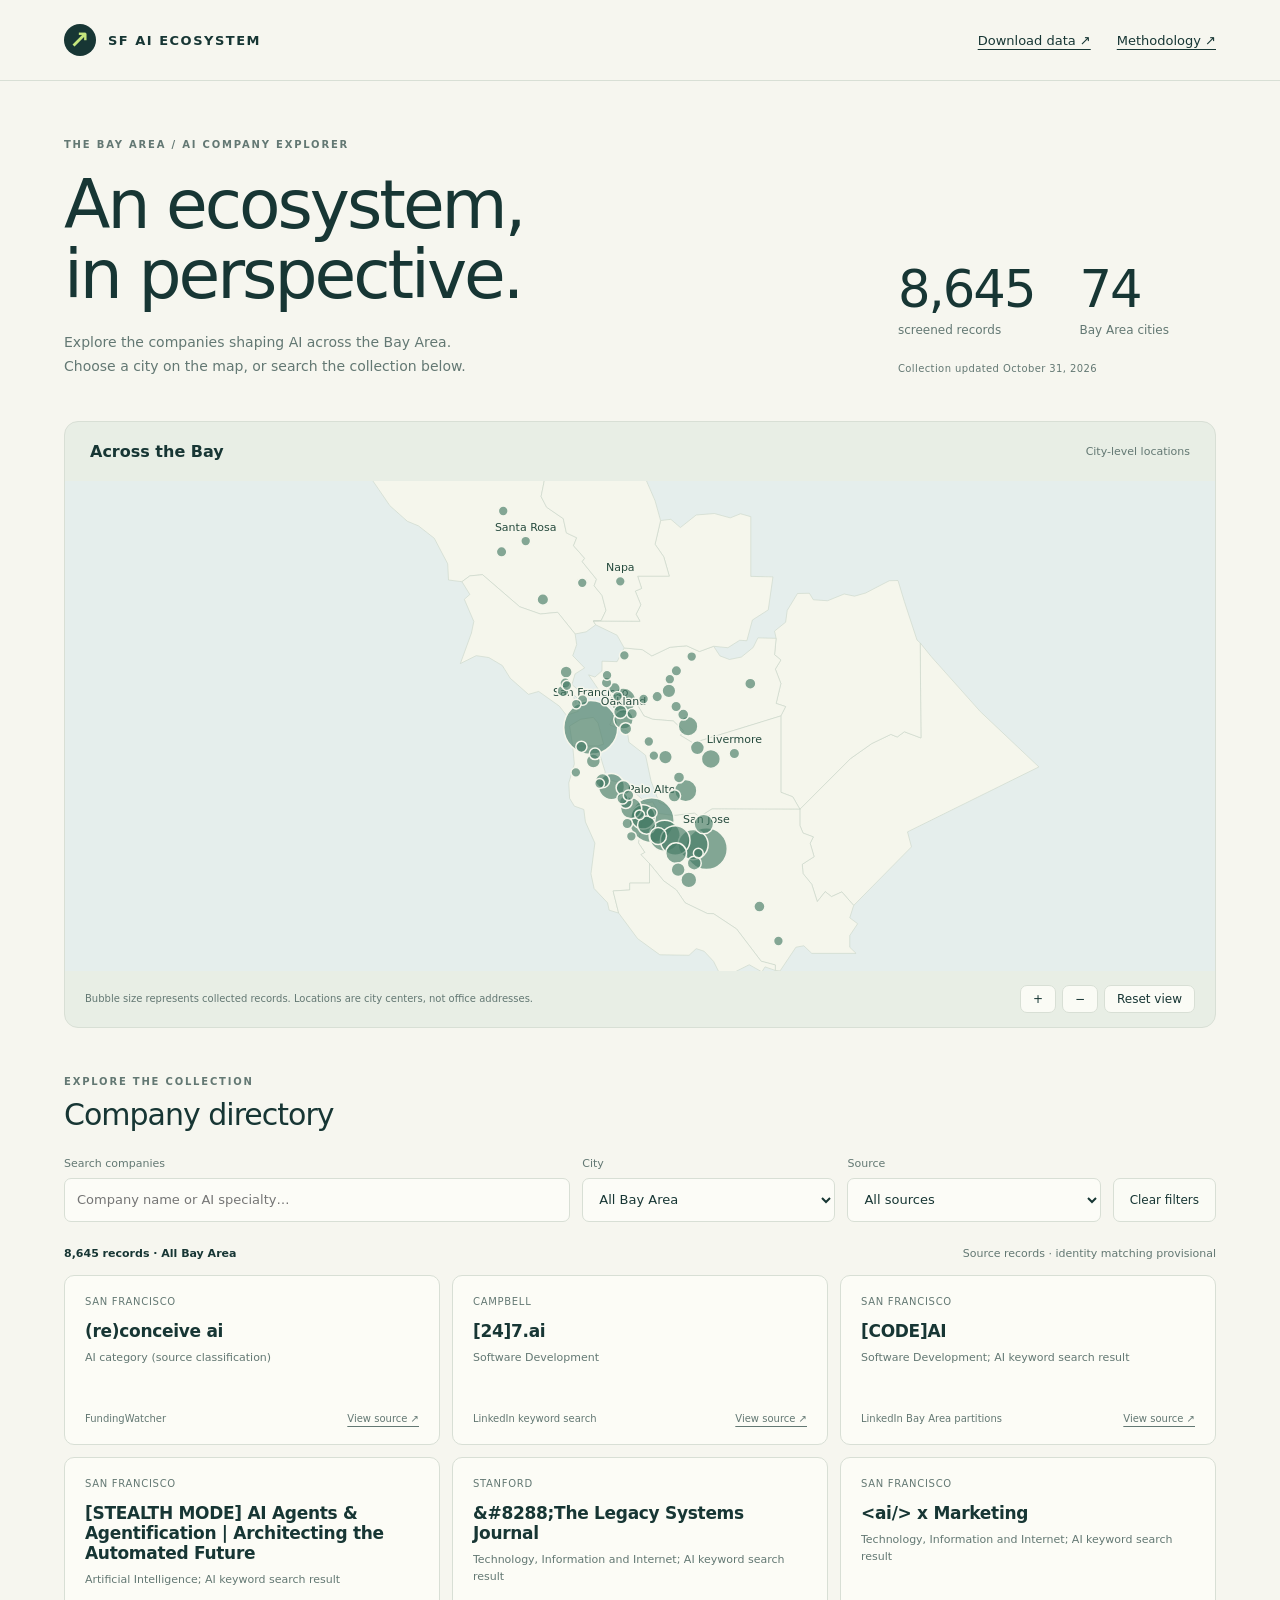
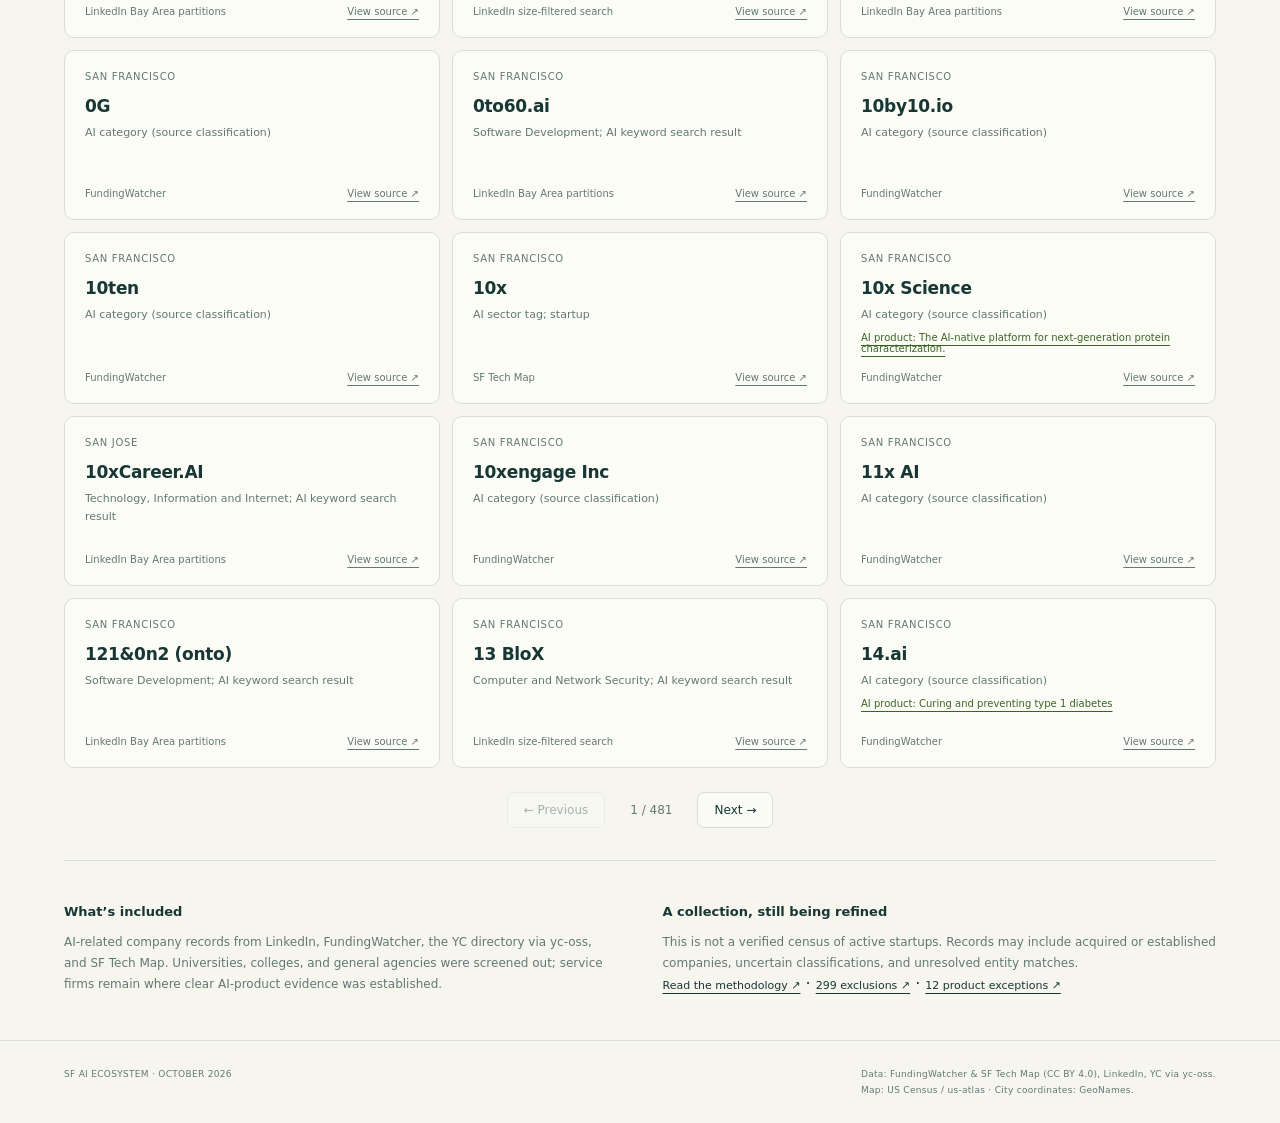
==== index.template.html @ abf7ced8 "feat: bundle standalone responsive HTML" ====
<!doctype html>
<html lang="en">
<head>
  <meta charset="utf-8">
  <meta name="viewport" content="width=device-width, initial-scale=1">
  <meta name="description" content="Explore 8,645 screened AI company records across 74 Bay Area cities, with source links and downloadable data.">
  <title>SF AI Ecosystem — Bay Area Explorer</title>
  <link rel="stylesheet" href="styles.css">
  <script src="app.js" defer></script>
</head>
<body>
  <header class="masthead"><a class="brand" href="./"><span class="brand-icon">↗</span> SF AI ECOSYSTEM</a><nav aria-label="Resources"><a href="data/companies.csv" download>Download data ↗</a><a href="data/methodology.md">Methodology ↗</a></nav></header>
  <main>
    <div class="intro"><div><div class="eyebrow">THE BAY AREA / AI COMPANY EXPLORER</div><h1>An ecosystem,<br>in perspective.</h1><p>Explore the companies shaping AI across the Bay Area.<br>Choose a city on the map, or search the collection below.</p></div><div class="stats"><div><strong>8,645</strong><span>screened records</span></div><div><strong>74</strong><span>Bay Area cities</span></div><small>Collection updated October 31, 2026</small></div></div>
    <section class="map-panel" aria-labelledby="map-heading"><div class="panel-heading"><h2 id="map-heading">Across the Bay</h2><span>City-level locations</span></div><div id="map" class="map"><p class="loading">Loading map…</p></div><div class="map-footer"><span>Bubble size represents collected records. Locations are city centers, not office addresses.</span><div class="zoom-controls"><button id="zoom-in" aria-label="Zoom in">+</button><button id="zoom-out" aria-label="Zoom out">−</button><button id="reset">Reset view</button></div></div></section>
    <section class="directory" aria-labelledby="directory-heading"><div class="directory-heading"><div class="eyebrow">EXPLORE THE COLLECTION</div><h2 id="directory-heading">Company directory</h2></div><div class="filters"><label class="search-label">Search companies<input id="search" type="search" placeholder="Company name or AI specialty…"></label><label>City<select id="city"><option value="">All Bay Area</option></select></label><label>Source<select id="source"><option value="">All sources</option></select></label><button id="clear">Clear filters</button></div><div class="results-meta"><span id="result-count" role="status" aria-live="polite">Loading records…</span><span>Source records · identity matching provisional</span></div><div id="companies" class="company-grid"></div><div class="pagination"><button id="previous">← Previous</button><span id="page" aria-live="polite"></span><button id="next">Next →</button></div></section>
    <aside class="scope"><div><h3>What’s included</h3><p>AI-related company records from LinkedIn, FundingWatcher, the YC directory via yc-oss, and SF Tech Map. Universities, colleges, and general agencies were screened out; service firms remain where clear AI-product evidence was established.</p></div><div><h3>A collection, still being refined</h3><p>This is not a verified census of active startups. Records may include acquired or established companies, uncertain classifications, and unresolved entity matches.</p><a href="data/methodology.md">Read the methodology ↗</a> · <a href="data/excluded-records.csv" download>299 exclusions ↗</a> · <a href="data/product-exceptions.csv" download>12 product exceptions ↗</a></div></aside>
  </main>
  <footer><span>SF AI ECOSYSTEM · OCTOBER 2026</span><span>Data: FundingWatcher & SF Tech Map (CC BY 4.0), LinkedIn, YC via yc-oss.<br>Map: US Census / us-atlas · City coordinates: GeoNames.</span></footer>
</body>
</html>
---- styles.css ----
:root{font-family:Inter,ui-sans-serif,system-ui,-apple-system,BlinkMacSystemFont,"Segoe UI",sans-serif;color:#173634;background:#f6f6ef;font-synthesis:none;--ink:#173634;--muted:#637873;--line:#d8dfd5;--accent:#c5e67d}*{box-sizing:border-box}body{margin:0}a{color:inherit;text-underline-offset:4px}button,input,select{font:inherit}button,a,input,select{-webkit-tap-highlight-color:transparent}button{cursor:pointer}button:disabled{opacity:.35;cursor:default}:focus-visible{outline:3px solid #668e27;outline-offset:3px}.masthead{display:flex;justify-content:space-between;align-items:center;gap:20px;padding:24px 5vw;border-bottom:1px solid var(--line)}.brand{font-size:13px;font-weight:750;letter-spacing:1.5px;text-decoration:none;display:flex;align-items:center;gap:12px}.brand-icon{width:32px;height:32px;border-radius:50%;background:var(--ink);color:var(--accent);display:grid;place-items:center;font-size:24px}nav{display:flex;gap:26px;font-size:13px}main{max-width:1480px;margin:auto;padding:0 5vw}.intro{display:flex;justify-content:space-between;align-items:flex-end;gap:30px;padding:58px 0 42px}.eyebrow{font-size:10px;letter-spacing:1.8px;font-weight:700;color:var(--muted)}h1{font-size:clamp(40px,5.3vw,76px);font-weight:500;letter-spacing:-3px;line-height:1.03;margin:20px 0}p{font-size:14px;line-height:1.75;color:var(--muted);margin:0}.stats{display:grid;grid-template-columns:1fr 1fr;gap:25px 45px;padding-bottom:5px}.stats strong{font-size:clamp(32px,4vw,54px);font-weight:500;letter-spacing:-2px;display:block}.stats span{font-size:12px;color:var(--muted)}.stats small{grid-column:1/-1;font-size:10px;letter-spacing:.4px;color:var(--muted)}.map-panel{background:#e8eee5;border:1px solid var(--line);border-radius:14px;overflow:hidden}.panel-heading{display:flex;justify-content:space-between;align-items:center;padding:20px 25px;position:relative;z-index:1}.panel-heading h2{font-size:16px;font-weight:550;margin:0}.panel-heading span{font-size:11px;color:var(--muted)}.map{height:490px;position:relative;overflow:hidden;touch-action:none;background:#e5eeec}.map svg{width:100%;height:100%;display:block;cursor:grab}.map svg:active{cursor:grabbing}.county{fill:#f5f6ec;stroke:#c9d5c8;stroke-width:.6}.dot{fill:#457b66;fill-opacity:.65;stroke:#f5f6ec;stroke-width:1.5;cursor:pointer}.dot:hover,.dot.selected{fill:#244e3b;fill-opacity:1;stroke:#c5e67d;stroke-width:3}.map text{fill:#254a3d;font-size:11px;paint-order:stroke;stroke:#f5f6ec;stroke-width:3;stroke-linejoin:round;pointer-events:none}.map-footer{padding:14px 20px;display:flex;justify-content:space-between;align-items:center;gap:20px;font-size:10px;color:var(--muted)}.zoom-controls{display:flex;gap:6px;flex-shrink:0}button{border:1px solid var(--line);background:#fafbf5;color:var(--ink);padding:10px 16px;border-radius:7px;font-size:12px}button:hover:enabled{background:#e1ebd2}.zoom-controls button{padding:6px 12px}.directory{padding:48px 0 32px}.directory h2{font-weight:500;font-size:30px;letter-spacing:-1px;margin:10px 0 25px}.filters{display:flex;gap:12px;align-items:flex-end}.filters label{display:flex;flex-direction:column;gap:8px;font-size:11px;color:var(--muted);flex:1}.filters .search-label{flex:2}input,select{border:1px solid var(--line);border-radius:7px;padding:12px;background:#fcfcf7;color:var(--ink);min-width:0;font-size:13px;height:44px}.filters button{height:44px}.results-meta{display:flex;justify-content:space-between;gap:16px;margin:25px 0 15px;font-size:11px;color:var(--muted)}#result-count{color:var(--ink);font-weight:600}.company-grid{display:grid;grid-template-columns:repeat(3,minmax(0,1fr));gap:12px}.company{border:1px solid var(--line);border-radius:10px;padding:20px;background:#fcfcf6;display:flex;flex-direction:column;min-height:170px}.company h3{font-size:17px;font-weight:550;letter-spacing:-.3px;margin:14px 0 8px;overflow-wrap:anywhere}.company h3 a{text-decoration:none}.company h3 a:hover{text-decoration:underline}.company .city{font-size:10px;letter-spacing:.7px;text-transform:uppercase;color:var(--muted)}.company p{font-size:11px;line-height:1.6;display:-webkit-box;-webkit-line-clamp:2;-webkit-box-orient:vertical;overflow:hidden}.company .source{margin-top:auto;padding-top:18px;font-size:10px;color:var(--muted);display:flex;justify-content:space-between;gap:10px}.product{color:#396523;font-size:10px;margin-top:8px}.pagination{display:flex;justify-content:center;align-items:center;gap:25px;padding-top:24px;font-size:12px;color:var(--muted)}.scope{display:grid;grid-template-columns:1fr 1fr;gap:45px;padding:30px 0 45px;border-top:1px solid var(--line)}.scope h3{font-size:13px;font-weight:600}.scope p{font-size:12px}.scope a{font-size:11px}footer{padding:25px 5vw;border-top:1px solid var(--line);display:flex;justify-content:space-between;gap:25px;font-size:9px;line-height:1.8;letter-spacing:.3px;color:var(--muted)}.loading{padding:50px}.empty{grid-column:1/-1;padding:50px;text-align:center;color:var(--muted)}@media(min-width:1500px){.masthead,footer{padding-left:max(5vw,calc((100vw - 1332px)/2));padding-right:max(5vw,calc((100vw - 1332px)/2))}}@media(max-width:700px){.masthead{padding:18px 5vw}nav{gap:12px;font-size:10px}.brand{font-size:10px;letter-spacing:.8px}.brand-icon{width:26px;height:26px}.intro{padding:35px 0 30px;display:block}h1{letter-spacing:-2px}.stats{margin-top:25px;gap:10px 30px;grid-template-columns:auto auto 1fr}.stats small{grid-column:1/-1}.stats strong{font-size:36px}.map{height:400px}.map-footer{align-items:flex-start}.filters{flex-wrap:wrap}.filters .search-label{flex-basis:100%}.filters label{min-width:120px}.results-meta{flex-direction:column;gap:6px}.company-grid{grid-template-columns:repeat(2,minmax(0,1fr))}.company{padding:15px}.scope{grid-template-columns:1fr;gap:10px}footer{flex-direction:column}.directory{padding-top:35px}}@media(max-width:430px){.company-grid{grid-template-columns:1fr}nav a:first-child{display:none}}
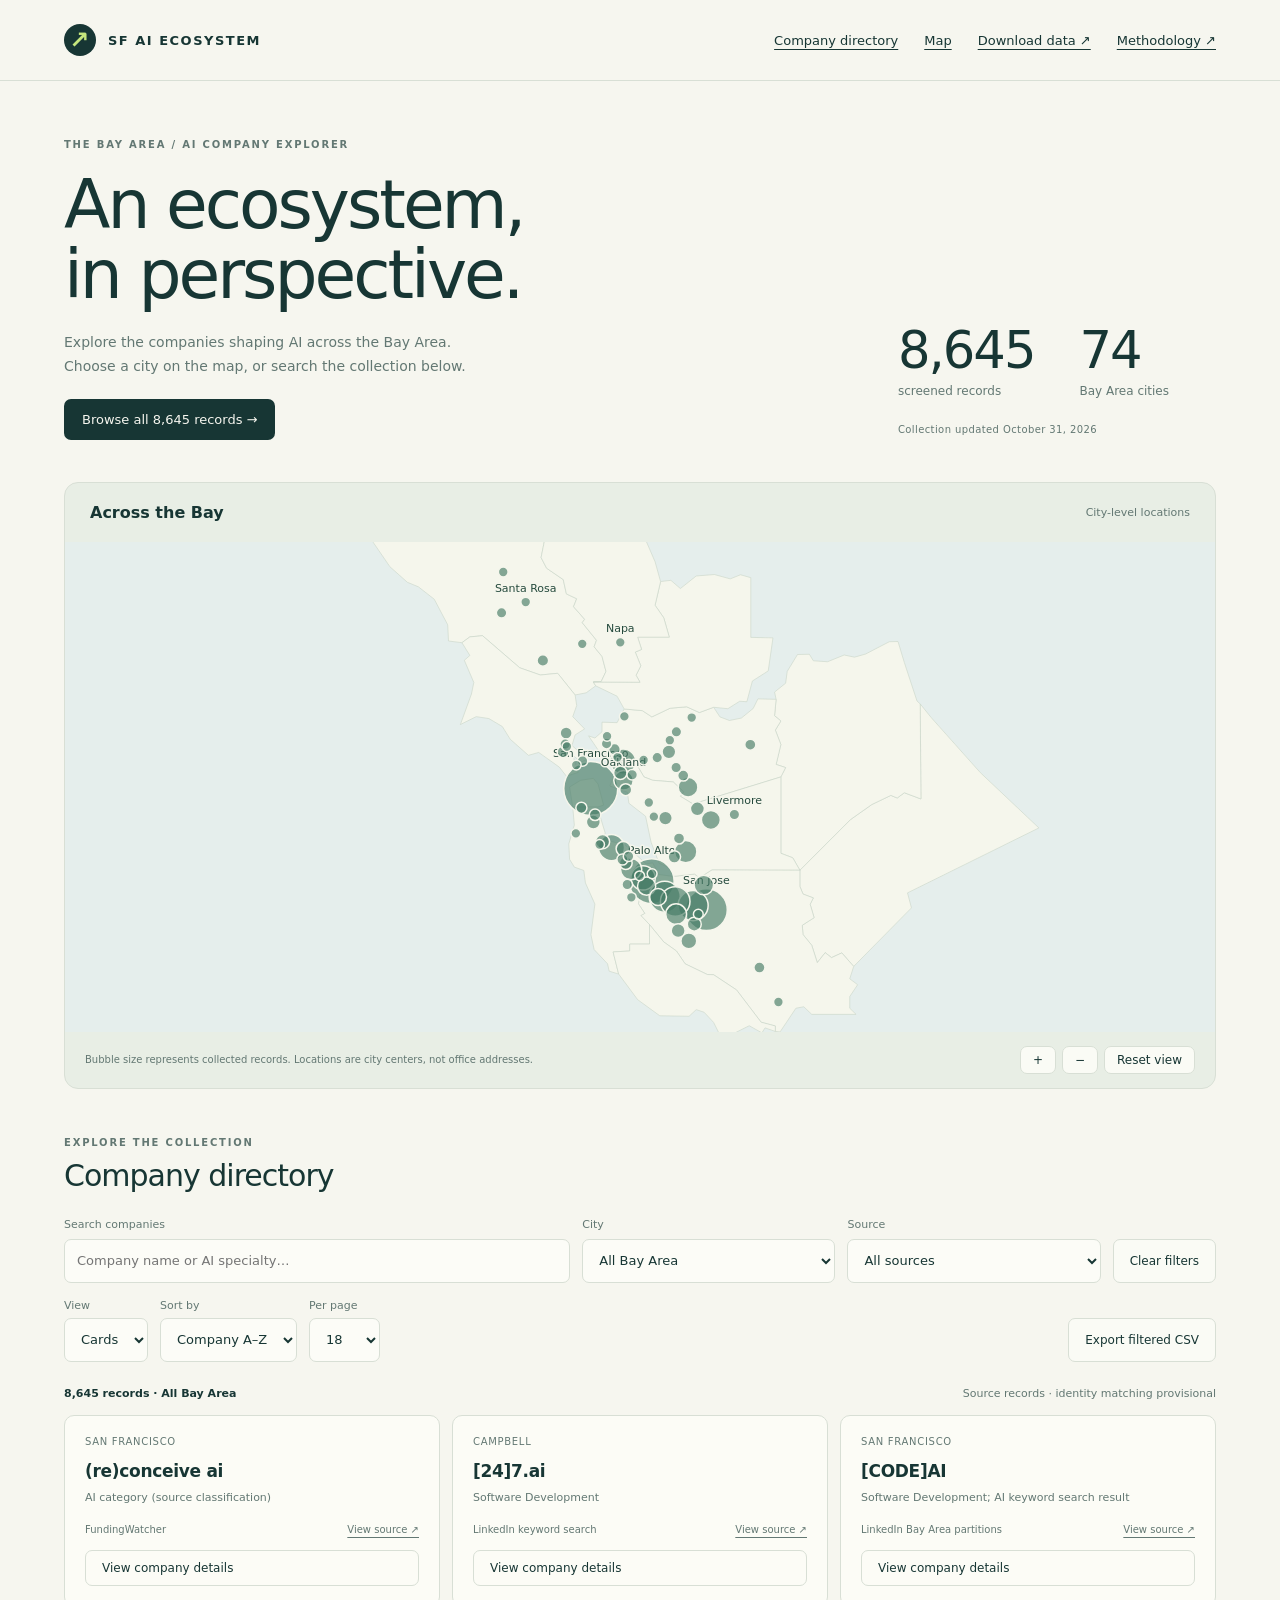
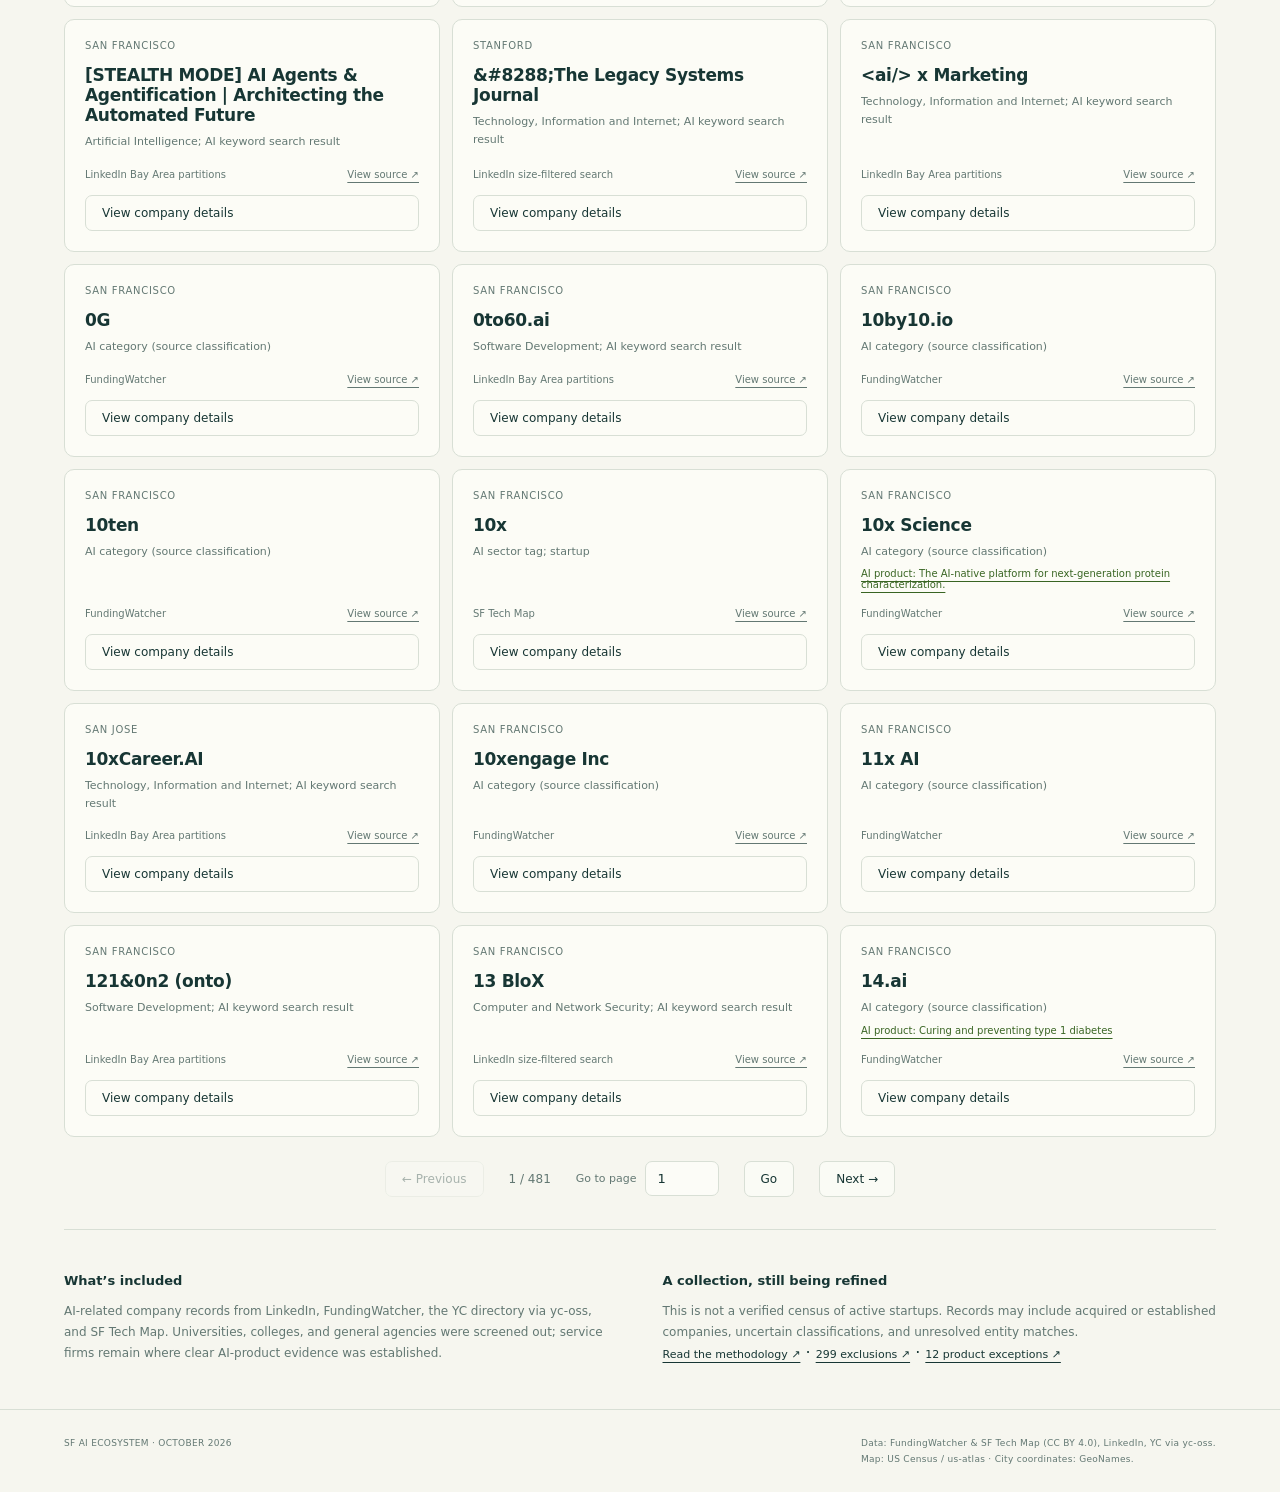
==== commit e2240473: "feat: expand company directory browsing" ====
--- a/index.template.html
+++ b/index.template.html
@@ -9,13 +9,14 @@
   <script src="app.js" defer></script>
 </head>
 <body>
-  <header class="masthead"><a class="brand" href="./"><span class="brand-icon">↗</span> SF AI ECOSYSTEM</a><nav aria-label="Resources"><a href="data/companies.csv" download>Download data ↗</a><a href="data/methodology.md">Methodology ↗</a></nav></header>
+  <header class="masthead"><a class="brand" href="./"><span class="brand-icon">↗</span> SF AI ECOSYSTEM</a><nav aria-label="Resources"><a href="#directory">Company directory</a><a href="#map-section">Map</a><a href="data/companies.csv" download>Download data ↗</a><a href="data/methodology.md">Methodology ↗</a></nav></header>
   <main>
-    <div class="intro"><div><div class="eyebrow">THE BAY AREA / AI COMPANY EXPLORER</div><h1>An ecosystem,<br>in perspective.</h1><p>Explore the companies shaping AI across the Bay Area.<br>Choose a city on the map, or search the collection below.</p></div><div class="stats"><div><strong>8,645</strong><span>screened records</span></div><div><strong>74</strong><span>Bay Area cities</span></div><small>Collection updated October 31, 2026</small></div></div>
-    <section class="map-panel" aria-labelledby="map-heading"><div class="panel-heading"><h2 id="map-heading">Across the Bay</h2><span>City-level locations</span></div><div id="map" class="map"><p class="loading">Loading map…</p></div><div class="map-footer"><span>Bubble size represents collected records. Locations are city centers, not office addresses.</span><div class="zoom-controls"><button id="zoom-in" aria-label="Zoom in">+</button><button id="zoom-out" aria-label="Zoom out">−</button><button id="reset">Reset view</button></div></div></section>
-    <section class="directory" aria-labelledby="directory-heading"><div class="directory-heading"><div class="eyebrow">EXPLORE THE COLLECTION</div><h2 id="directory-heading">Company directory</h2></div><div class="filters"><label class="search-label">Search companies<input id="search" type="search" placeholder="Company name or AI specialty…"></label><label>City<select id="city"><option value="">All Bay Area</option></select></label><label>Source<select id="source"><option value="">All sources</option></select></label><button id="clear">Clear filters</button></div><div class="results-meta"><span id="result-count" role="status" aria-live="polite">Loading records…</span><span>Source records · identity matching provisional</span></div><div id="companies" class="company-grid"></div><div class="pagination"><button id="previous">← Previous</button><span id="page" aria-live="polite"></span><button id="next">Next →</button></div></section>
+    <div class="intro"><div><div class="eyebrow">THE BAY AREA / AI COMPANY EXPLORER</div><h1>An ecosystem,<br>in perspective.</h1><p>Explore the companies shaping AI across the Bay Area.<br>Choose a city on the map, or search the collection below.</p><a class="browse-button" href="#directory">Browse all 8,645 records →</a></div><div class="stats"><div><strong>8,645</strong><span>screened records</span></div><div><strong>74</strong><span>Bay Area cities</span></div><small>Collection updated October 31, 2026</small></div></div>
+    <section id="map-section" class="map-panel" aria-labelledby="map-heading"><div class="panel-heading"><h2 id="map-heading">Across the Bay</h2><span>City-level locations</span></div><div id="map" class="map"><p class="loading">Loading map…</p></div><div class="map-footer"><span>Bubble size represents collected records. Locations are city centers, not office addresses.</span><div class="zoom-controls"><button id="zoom-in" aria-label="Zoom in">+</button><button id="zoom-out" aria-label="Zoom out">−</button><button id="reset">Reset view</button></div></div></section>
+    <section id="directory" class="directory" aria-labelledby="directory-heading"><div class="directory-heading"><div class="eyebrow">EXPLORE THE COLLECTION</div><h2 id="directory-heading">Company directory</h2></div><div class="filters"><label class="search-label">Search companies<input id="search" type="search" placeholder="Company name or AI specialty…"></label><label>City<select id="city"><option value="">All Bay Area</option></select></label><label>Source<select id="source"><option value="">All sources</option></select></label><button id="clear">Clear filters</button></div><div class="directory-tools"><label>View<select id="view"><option value="cards">Cards</option><option value="table">Table</option></select></label><label>Sort by<select id="sort"><option value="name">Company A–Z</option><option value="name-desc">Company Z–A</option><option value="city">City</option><option value="source">Source</option></select></label><label>Per page<select id="page-size"><option value="18">18</option><option value="50">50</option><option value="100">100</option></select></label><button id="export">Export filtered CSV</button></div><div class="results-meta"><span id="result-count" role="status" aria-live="polite">Loading records…</span><span>Source records · identity matching provisional</span></div><div id="companies" class="company-grid"></div><div class="pagination"><button id="previous">← Previous</button><span id="page" aria-live="polite"></span><label class="page-jump">Go to page<input id="page-number" type="number" min="1" value="1" aria-label="Go to page"></label><button id="go-page">Go</button><button id="next">Next →</button></div></section>
     <aside class="scope"><div><h3>What’s included</h3><p>AI-related company records from LinkedIn, FundingWatcher, the YC directory via yc-oss, and SF Tech Map. Universities, colleges, and general agencies were screened out; service firms remain where clear AI-product evidence was established.</p></div><div><h3>A collection, still being refined</h3><p>This is not a verified census of active startups. Records may include acquired or established companies, uncertain classifications, and unresolved entity matches.</p><a href="data/methodology.md">Read the methodology ↗</a> · <a href="data/excluded-records.csv" download>299 exclusions ↗</a> · <a href="data/product-exceptions.csv" download>12 product exceptions ↗</a></div></aside>
   </main>
+  <dialog id="company-detail" aria-labelledby="detail-title"><div class="detail-header"><h2 id="detail-title"></h2><button id="close-detail" aria-label="Close company details">Close ×</button></div><dl id="detail-fields"></dl></dialog>
   <footer><span>SF AI ECOSYSTEM · OCTOBER 2026</span><span>Data: FundingWatcher & SF Tech Map (CC BY 4.0), LinkedIn, YC via yc-oss.<br>Map: US Census / us-atlas · City coordinates: GeoNames.</span></footer>
 </body>
 </html>
--- a/styles.css
+++ b/styles.css
@@ -1 +1,3 @@
 :root{font-family:Inter,ui-sans-serif,system-ui,-apple-system,BlinkMacSystemFont,"Segoe UI",sans-serif;color:#173634;background:#f6f6ef;font-synthesis:none;--ink:#173634;--muted:#637873;--line:#d8dfd5;--accent:#c5e67d}*{box-sizing:border-box}body{margin:0}a{color:inherit;text-underline-offset:4px}button,input,select{font:inherit}button,a,input,select{-webkit-tap-highlight-color:transparent}button{cursor:pointer}button:disabled{opacity:.35;cursor:default}:focus-visible{outline:3px solid #668e27;outline-offset:3px}.masthead{display:flex;justify-content:space-between;align-items:center;gap:20px;padding:24px 5vw;border-bottom:1px solid var(--line)}.brand{font-size:13px;font-weight:750;letter-spacing:1.5px;text-decoration:none;display:flex;align-items:center;gap:12px}.brand-icon{width:32px;height:32px;border-radius:50%;background:var(--ink);color:var(--accent);display:grid;place-items:center;font-size:24px}nav{display:flex;gap:26px;font-size:13px}main{max-width:1480px;margin:auto;padding:0 5vw}.intro{display:flex;justify-content:space-between;align-items:flex-end;gap:30px;padding:58px 0 42px}.eyebrow{font-size:10px;letter-spacing:1.8px;font-weight:700;color:var(--muted)}h1{font-size:clamp(40px,5.3vw,76px);font-weight:500;letter-spacing:-3px;line-height:1.03;margin:20px 0}p{font-size:14px;line-height:1.75;color:var(--muted);margin:0}.stats{display:grid;grid-template-columns:1fr 1fr;gap:25px 45px;padding-bottom:5px}.stats strong{font-size:clamp(32px,4vw,54px);font-weight:500;letter-spacing:-2px;display:block}.stats span{font-size:12px;color:var(--muted)}.stats small{grid-column:1/-1;font-size:10px;letter-spacing:.4px;color:var(--muted)}.map-panel{background:#e8eee5;border:1px solid var(--line);border-radius:14px;overflow:hidden}.panel-heading{display:flex;justify-content:space-between;align-items:center;padding:20px 25px;position:relative;z-index:1}.panel-heading h2{font-size:16px;font-weight:550;margin:0}.panel-heading span{font-size:11px;color:var(--muted)}.map{height:490px;position:relative;overflow:hidden;touch-action:none;background:#e5eeec}.map svg{width:100%;height:100%;display:block;cursor:grab}.map svg:active{cursor:grabbing}.county{fill:#f5f6ec;stroke:#c9d5c8;stroke-width:.6}.dot{fill:#457b66;fill-opacity:.65;stroke:#f5f6ec;stroke-width:1.5;cursor:pointer}.dot:hover,.dot.selected{fill:#244e3b;fill-opacity:1;stroke:#c5e67d;stroke-width:3}.map text{fill:#254a3d;font-size:11px;paint-order:stroke;stroke:#f5f6ec;stroke-width:3;stroke-linejoin:round;pointer-events:none}.map-footer{padding:14px 20px;display:flex;justify-content:space-between;align-items:center;gap:20px;font-size:10px;color:var(--muted)}.zoom-controls{display:flex;gap:6px;flex-shrink:0}button{border:1px solid var(--line);background:#fafbf5;color:var(--ink);padding:10px 16px;border-radius:7px;font-size:12px}button:hover:enabled{background:#e1ebd2}.zoom-controls button{padding:6px 12px}.directory{padding:48px 0 32px}.directory h2{font-weight:500;font-size:30px;letter-spacing:-1px;margin:10px 0 25px}.filters{display:flex;gap:12px;align-items:flex-end}.filters label{display:flex;flex-direction:column;gap:8px;font-size:11px;color:var(--muted);flex:1}.filters .search-label{flex:2}input,select{border:1px solid var(--line);border-radius:7px;padding:12px;background:#fcfcf7;color:var(--ink);min-width:0;font-size:13px;height:44px}.filters button{height:44px}.results-meta{display:flex;justify-content:space-between;gap:16px;margin:25px 0 15px;font-size:11px;color:var(--muted)}#result-count{color:var(--ink);font-weight:600}.company-grid{display:grid;grid-template-columns:repeat(3,minmax(0,1fr));gap:12px}.company{border:1px solid var(--line);border-radius:10px;padding:20px;background:#fcfcf6;display:flex;flex-direction:column;min-height:170px}.company h3{font-size:17px;font-weight:550;letter-spacing:-.3px;margin:14px 0 8px;overflow-wrap:anywhere}.company h3 a{text-decoration:none}.company h3 a:hover{text-decoration:underline}.company .city{font-size:10px;letter-spacing:.7px;text-transform:uppercase;color:var(--muted)}.company p{font-size:11px;line-height:1.6;display:-webkit-box;-webkit-line-clamp:2;-webkit-box-orient:vertical;overflow:hidden}.company .source{margin-top:auto;padding-top:18px;font-size:10px;color:var(--muted);display:flex;justify-content:space-between;gap:10px}.product{color:#396523;font-size:10px;margin-top:8px}.pagination{display:flex;justify-content:center;align-items:center;gap:25px;padding-top:24px;font-size:12px;color:var(--muted)}.scope{display:grid;grid-template-columns:1fr 1fr;gap:45px;padding:30px 0 45px;border-top:1px solid var(--line)}.scope h3{font-size:13px;font-weight:600}.scope p{font-size:12px}.scope a{font-size:11px}footer{padding:25px 5vw;border-top:1px solid var(--line);display:flex;justify-content:space-between;gap:25px;font-size:9px;line-height:1.8;letter-spacing:.3px;color:var(--muted)}.loading{padding:50px}.empty{grid-column:1/-1;padding:50px;text-align:center;color:var(--muted)}@media(min-width:1500px){.masthead,footer{padding-left:max(5vw,calc((100vw - 1332px)/2));padding-right:max(5vw,calc((100vw - 1332px)/2))}}@media(max-width:700px){.masthead{padding:18px 5vw}nav{gap:12px;font-size:10px}.brand{font-size:10px;letter-spacing:.8px}.brand-icon{width:26px;height:26px}.intro{padding:35px 0 30px;display:block}h1{letter-spacing:-2px}.stats{margin-top:25px;gap:10px 30px;grid-template-columns:auto auto 1fr}.stats small{grid-column:1/-1}.stats strong{font-size:36px}.map{height:400px}.map-footer{align-items:flex-start}.filters{flex-wrap:wrap}.filters .search-label{flex-basis:100%}.filters label{min-width:120px}.results-meta{flex-direction:column;gap:6px}.company-grid{grid-template-columns:repeat(2,minmax(0,1fr))}.company{padding:15px}.scope{grid-template-columns:1fr;gap:10px}footer{flex-direction:column}.directory{padding-top:35px}}@media(max-width:430px){.company-grid{grid-template-columns:1fr}nav a:first-child{display:none}}
+
+html{scroll-behavior:smooth;scroll-padding-top:110px}.masthead{position:sticky;top:0;z-index:20;background:#f6f6eff5;backdrop-filter:blur(10px)}.browse-button{display:inline-block;background:var(--ink);color:#f6f6ef;text-decoration:none;padding:13px 18px;border-radius:7px;margin-top:20px;font-size:13px}.directory-tools{display:flex;align-items:flex-end;gap:12px;flex-wrap:wrap;margin-top:16px}.directory-tools label{display:flex;flex-direction:column;gap:6px;font-size:11px;color:var(--muted)}.directory-tools button{height:44px;margin-left:auto}.page-jump{display:flex;align-items:center;gap:8px;font-size:11px}.page-jump input{width:74px;height:35px}.details-button{margin-top:15px;text-align:left;background:transparent}.table-view{display:block;overflow:auto}.table-view table{border-collapse:collapse;width:100%;font-size:12px;background:#fcfcf6}.table-view th,.table-view td{text-align:left;padding:14px;border-bottom:1px solid var(--line);vertical-align:top}.table-view th{background:#e8eee5;white-space:nowrap}.table-view td:first-child{font-weight:600;min-width:180px}.table-view caption{position:absolute;clip-path:inset(50%);width:1px;height:1px;overflow:hidden}dialog{border:1px solid var(--line);border-radius:14px;width:min(720px,92vw);max-height:85vh;background:#fcfcf6;color:var(--ink);padding:26px}dialog::backdrop{background:#17363480}.detail-header{display:flex;justify-content:space-between;align-items:flex-start;gap:16px}.detail-header h2{font-size:23px;overflow-wrap:anywhere;margin:0 0 20px}#detail-fields{display:grid;grid-template-columns:145px 1fr;gap:12px;font-size:13px;line-height:1.6}#detail-fields dt{color:var(--muted)}#detail-fields dd{margin:0;overflow-wrap:anywhere}@media(max-width:700px){.masthead{flex-wrap:wrap;gap:12px}nav{flex-wrap:wrap}.pagination{flex-wrap:wrap;gap:12px}.directory-tools button{margin-left:0}#detail-fields{grid-template-columns:1fr;gap:5px}#detail-fields dd{margin-bottom:12px}}@media(max-width:430px){nav a:first-child{display:inline}}
